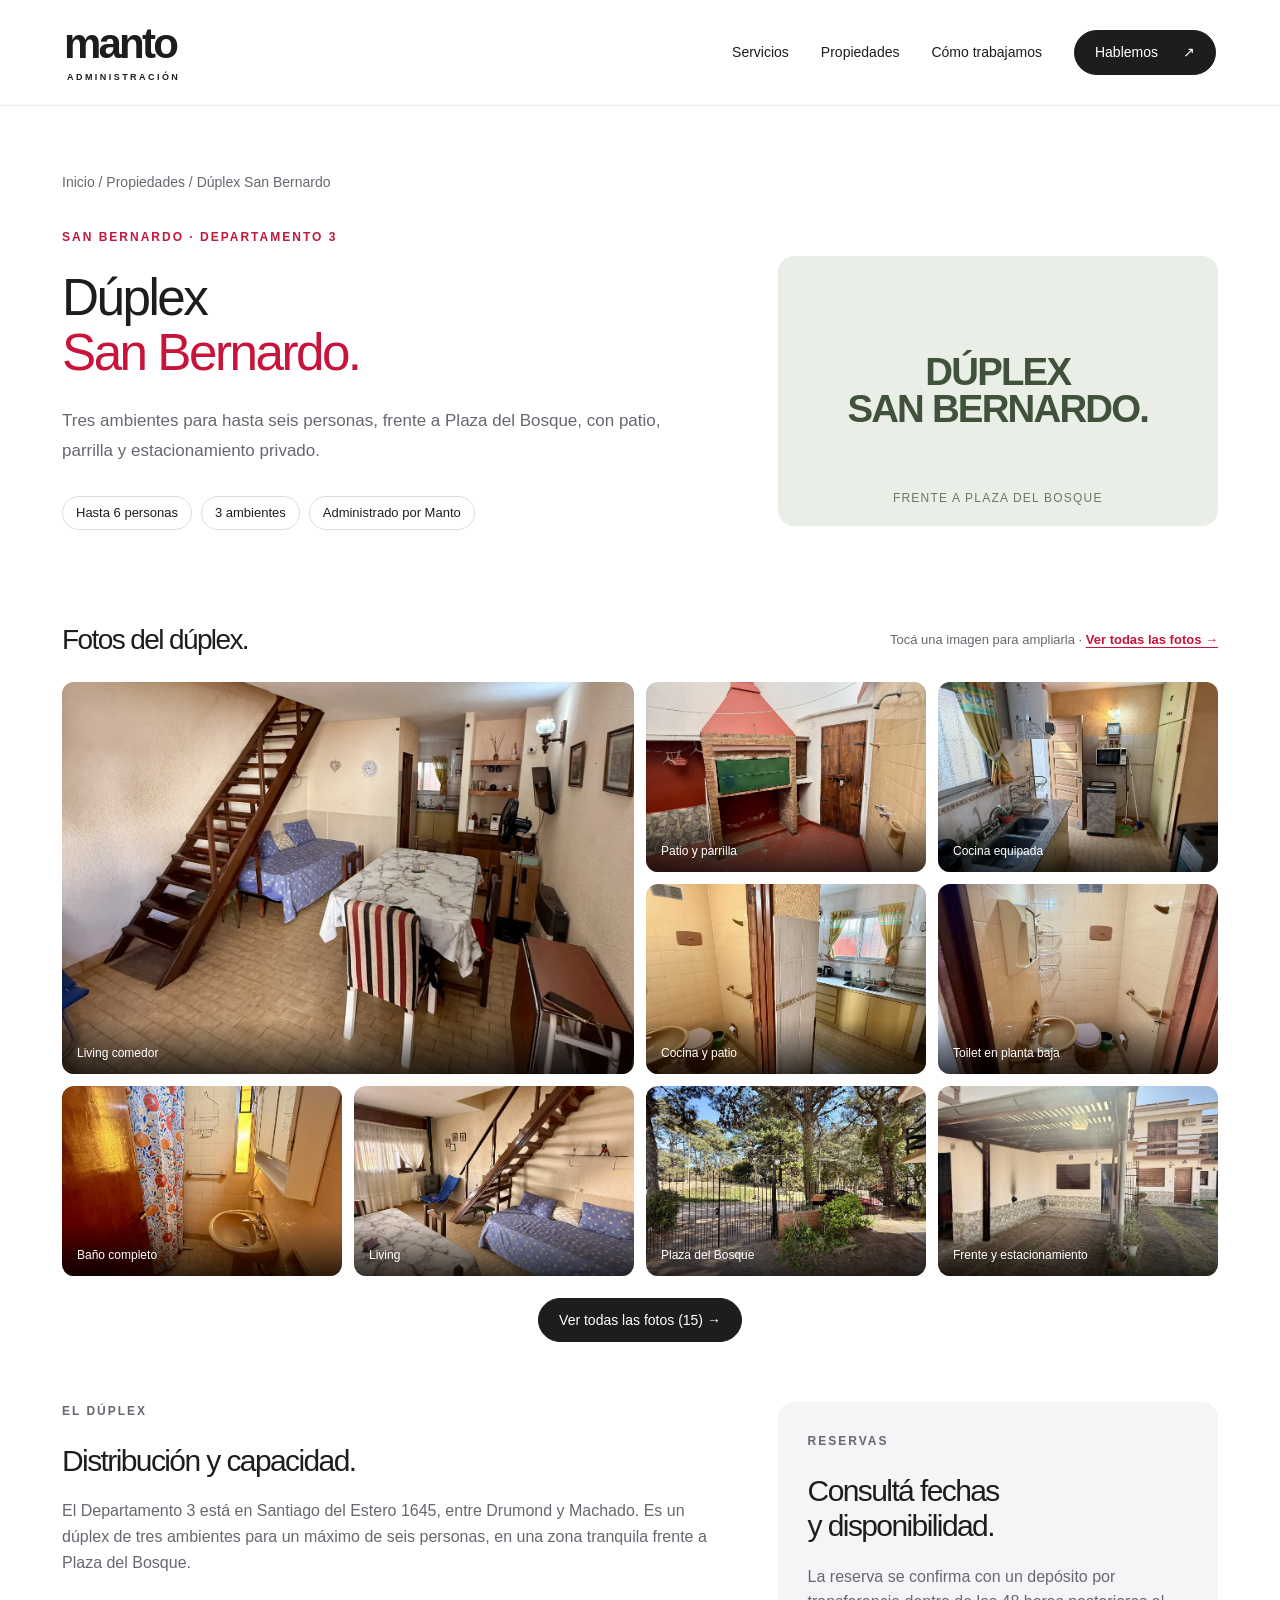
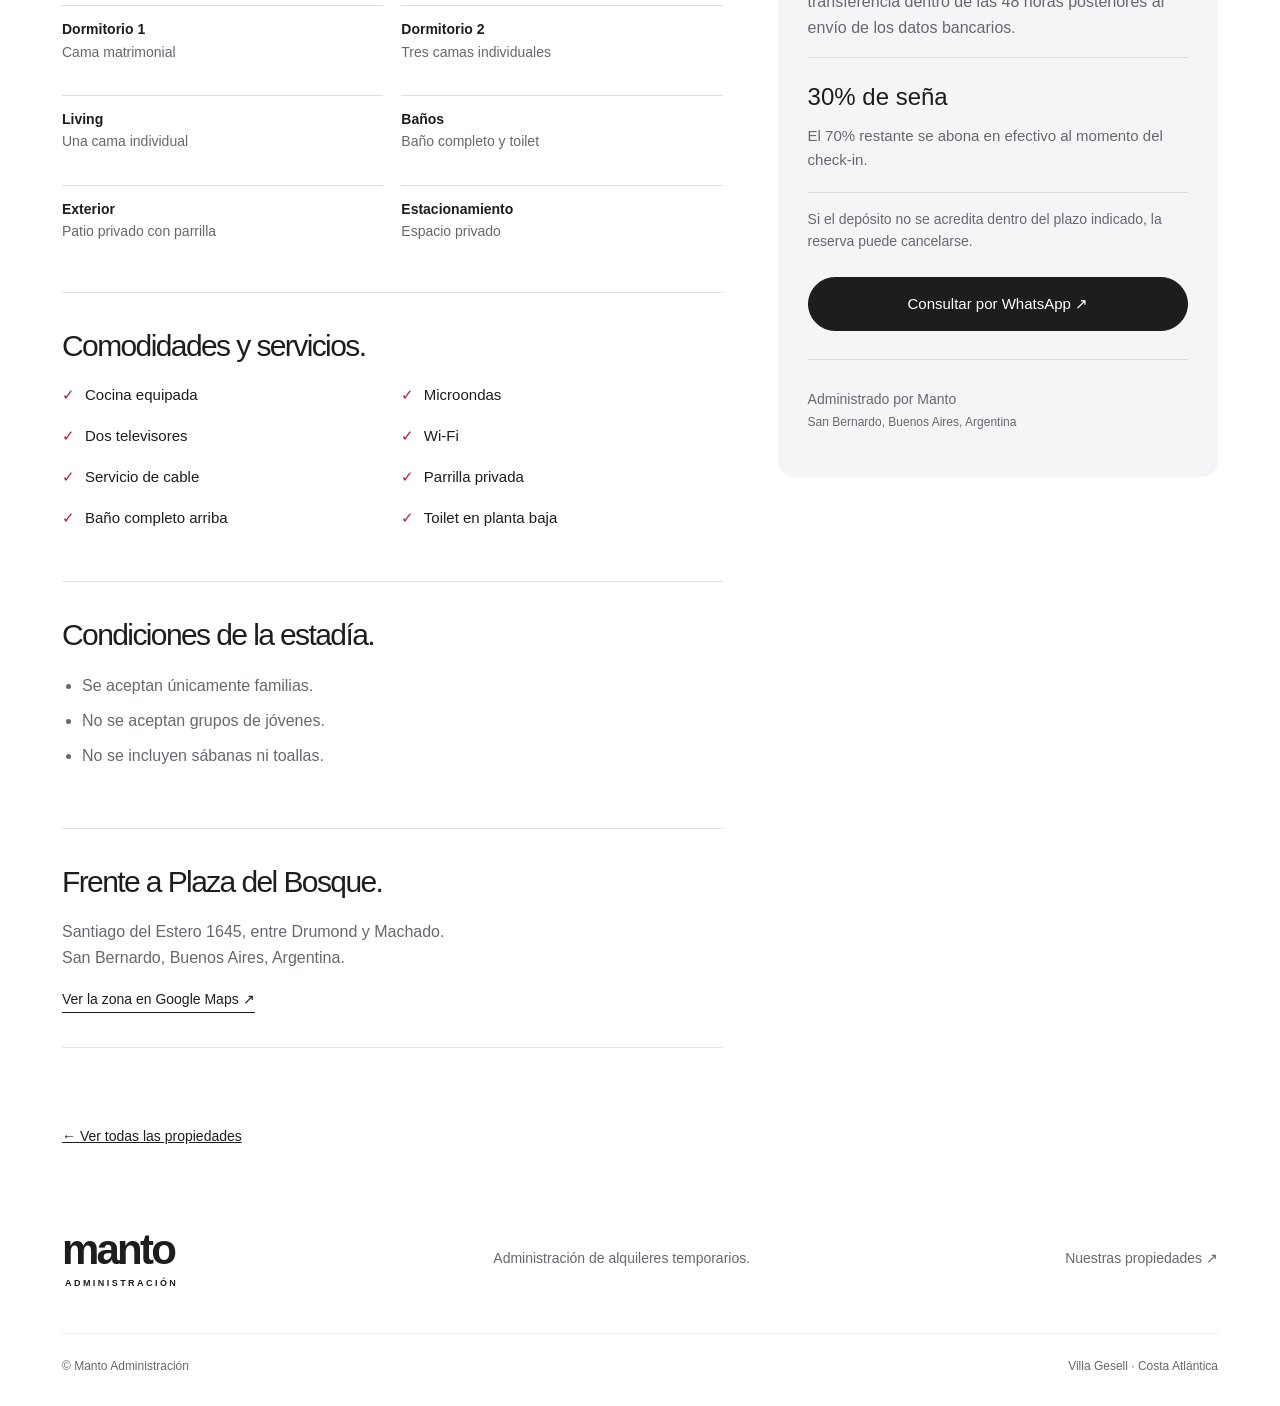
==== duplex-san-bernardo.html @ bb2eced1 "Agregar Dúplex San Bernardo y contacto por WhatsApp" ====
<!doctype html>
<html lang="es-AR">
<head>
  <meta charset="utf-8">
  <meta name="viewport" content="width=device-width,initial-scale=1">
  <meta name="robots" content="index,follow">
  <meta name="description" content="Dúplex en San Bernardo para hasta 6 personas, frente a Plaza del Bosque. Patio con parrilla, estacionamiento privado, Wi-Fi y cocina equipada.">
  <title>Dúplex San Bernardo · Alquiler para 6 personas | Manto</title>
  <link rel="icon" href="data:image/svg+xml,%3Csvg xmlns='http://www.w3.org/2000/svg' viewBox='0 0 64 64'%3E%3Crect width='64' height='64' rx='16' fill='%23ff385c'/%3E%3Cpath d='M13 46V19l19 18 19-18v27' fill='none' stroke='white' stroke-width='7'/%3E%3C/svg%3E">
  <link rel="stylesheet" href="styles.css">
  <script src="app.js" defer></script>
</head>
<body>
  <a class="skip" href="#contenido">Saltar al contenido</a>
  <header>
    <a class="brand" href="index.html" aria-label="Manto, inicio">manto<span>ADMINISTRACIÓN</span></a>
    <button class="menu" aria-label="Abrir menú" aria-expanded="false" aria-controls="nav">☰</button>
    <nav id="nav" aria-label="Navegación principal">
      <a href="index.html#servicios">Servicios</a><a href="propiedades.html">Propiedades</a><a href="index.html#nosotros">Cómo trabajamos</a><a class="button small" href="index.html#contacto">Hablemos <span aria-hidden="true">↗</span></a>
    </nav>
  </header>
  <main id="contenido" class="wrap">
    <section class="subhero casita-intro">
      <p class="breadcrumb"><a href="index.html">Inicio</a> / <a href="propiedades.html">Propiedades</a> / Dúplex San Bernardo</p>
      <div class="casita-heading">
        <div>
          <p class="eyebrow">SAN BERNARDO · DEPARTAMENTO 3</p>
          <h1>Dúplex<br><em>San Bernardo.</em></h1>
          <p class="lead">Tres ambientes para hasta seis personas, frente a Plaza del Bosque, con patio, parrilla y estacionamiento privado.</p>
          <div class="tags"><span>Hasta 6 personas</span><span>3 ambientes</span><span>Administrado por Manto</span></div>
        </div>
        <div class="property-art duplex-mark"><span>DÚPLEX<br>SAN BERNARDO.</span><small>FRENTE A PLAZA DEL BOSQUE</small></div>
      </div>
    </section>

    <section aria-labelledby="fotos-title">
      <div class="gallery-heading"><h2 id="fotos-title">Fotos del dúplex.</h2><span>Tocá una imagen para ampliarla · <button class="gallery-all-btn" id="ver-todas-btn" type="button">Ver todas las fotos →</button></span></div>
      <div class="photo-gallery portrait-gallery"><a class="gallery-item" href="assets/duplex-san-bernardo/06-living-comedor.webp" data-gallery><img src="assets/duplex-san-bernardo/06-living-comedor.webp" alt="Living comedor y escalera" width="1350" height="1800" loading="eager"><span>Living comedor</span></a><a class="gallery-item" href="assets/duplex-san-bernardo/15-patio-parrilla.webp" data-gallery><img src="assets/duplex-san-bernardo/15-patio-parrilla.webp" alt="Patio privado con parrilla" width="1350" height="1800" loading="lazy"><span>Patio y parrilla</span></a><a class="gallery-item" href="assets/duplex-san-bernardo/11-cocina.webp" data-gallery><img src="assets/duplex-san-bernardo/11-cocina.webp" alt="Mesada y equipamiento de cocina" width="1350" height="1800" loading="lazy"><span>Cocina equipada</span></a><a class="gallery-item" href="assets/duplex-san-bernardo/12-cocina.webp" data-gallery><img src="assets/duplex-san-bernardo/12-cocina.webp" alt="Cocina y acceso al patio" width="1350" height="1800" loading="lazy"><span>Cocina y patio</span></a><a class="gallery-item" href="assets/duplex-san-bernardo/13-toilet.webp" data-gallery><img src="assets/duplex-san-bernardo/13-toilet.webp" alt="Toilet en planta baja" width="1350" height="1800" loading="lazy"><span>Toilet en planta baja</span></a><a class="gallery-item" href="assets/duplex-san-bernardo/14-bano.webp" data-gallery><img src="assets/duplex-san-bernardo/14-bano.webp" alt="Baño completo en planta alta" width="1350" height="1800" loading="lazy"><span>Baño completo</span></a><a class="gallery-item" href="assets/duplex-san-bernardo/08-living-comedor.webp" data-gallery><img src="assets/duplex-san-bernardo/08-living-comedor.webp" alt="Cama individual en el living" width="1350" height="1800" loading="lazy"><span>Living</span></a><a class="gallery-item" href="assets/duplex-san-bernardo/04-plaza.webp" data-gallery><img src="assets/duplex-san-bernardo/04-plaza.webp" alt="Vista hacia Plaza del Bosque" width="1350" height="1800" loading="lazy"><span>Plaza del Bosque</span></a><a class="gallery-item" href="assets/duplex-san-bernardo/01-exterior.webp" data-gallery><img src="assets/duplex-san-bernardo/01-exterior.webp" alt="Frente del dúplex y estacionamiento privado" width="1350" height="1800" loading="lazy"><span>Frente y estacionamiento</span></a></div><div class="gallery-view-all"><button class="button small" id="ver-todas-btn-bottom" type="button">Ver todas las fotos (15) →</button></div>
    </section>

    <div class="detail-grid casita-details">
      <div>
        <section class="detail-section">
          <p class="eyebrow">EL DÚPLEX</p><h2>Distribución y capacidad.</h2>
          <p>El Departamento 3 está en Santiago del Estero 1645, entre Drumond y Machado. Es un dúplex de tres ambientes para un máximo de seis personas, en una zona tranquila frente a Plaza del Bosque.</p>
          <div class="facts">
            <p><strong>Dormitorio 1</strong>Cama matrimonial</p><p><strong>Dormitorio 2</strong>Tres camas individuales</p><p><strong>Living</strong>Una cama individual</p><p><strong>Baños</strong>Baño completo y toilet</p><p><strong>Exterior</strong>Patio privado con parrilla</p><p><strong>Estacionamiento</strong>Espacio privado</p>
          </div>
        </section>
        <section class="detail-section"><h2>Comodidades y servicios.</h2><ul class="amenities"><li>Cocina equipada</li><li>Microondas</li><li>Dos televisores</li><li>Wi-Fi</li><li>Servicio de cable</li><li>Parrilla privada</li><li>Baño completo arriba</li><li>Toilet en planta baja</li></ul></section>
        <section class="detail-section"><h2>Condiciones de la estadía.</h2><ul class="conditions"><li>Se aceptan únicamente familias.</li><li>No se aceptan grupos de jóvenes.</li><li>No se incluyen sábanas ni toallas.</li></ul></section>
        <section class="detail-section"><h2>Frente a Plaza del Bosque.</h2><p>Santiago del Estero 1645, entre Drumond y Machado.<br>San Bernardo, Buenos Aires, Argentina.</p><a class="text-link" href="https://www.google.com/maps/search/?api=1&amp;query=Santiago%20del%20Estero%201645%2C%20San%20Bernardo%2C%20Buenos%20Aires" target="_blank" rel="noopener noreferrer">Ver la zona en Google Maps ↗</a></section>
      </div>
      <aside class="reservation">
        <p class="eyebrow">RESERVAS</p><h2>Consultá fechas<br>y disponibilidad.</h2><p>La reserva se confirma con un depósito por transferencia dentro de las 48 horas posteriores al envío de los datos bancarios.</p>
        <div class="payment"><strong>30% de seña</strong><p>El 70% restante se abona en efectivo al momento del check-in.</p></div>
        <p class="reservation-detail">Si el depósito no se acredita dentro del plazo indicado, la reserva puede cancelarse.</p>
        <a class="button" href="https://wa.me/5491124027007?text=Hola%21%20Me%20pongo%20en%20contacto%20desde%20la%20web%20de%20Manto%2C%20quiero%20mas%20info%20sobre%3A%20D%C3%BAplex%20San%20Bernardo" target="_blank" rel="noopener noreferrer">Consultar por WhatsApp ↗</a>
        <hr><p class="host-label">Administrado por Manto<br><span>San Bernardo, Buenos Aires, Argentina</span></p>
      </aside>
    </div>
    <a class="back" href="propiedades.html">← Ver todas las propiedades</a><div class="detail-bottom"></div>
  </main>
  <script type="application/json" id="gallery-data">[{"src":"assets/duplex-san-bernardo/06-living-comedor.webp","alt":"Living comedor y escalera"},{"src":"assets/duplex-san-bernardo/15-patio-parrilla.webp","alt":"Patio privado con parrilla"},{"src":"assets/duplex-san-bernardo/11-cocina.webp","alt":"Mesada y equipamiento de cocina"},{"src":"assets/duplex-san-bernardo/12-cocina.webp","alt":"Cocina y acceso al patio"},{"src":"assets/duplex-san-bernardo/13-toilet.webp","alt":"Toilet en planta baja"},{"src":"assets/duplex-san-bernardo/14-bano.webp","alt":"Baño completo en planta alta"},{"src":"assets/duplex-san-bernardo/08-living-comedor.webp","alt":"Cama individual en el living"},{"src":"assets/duplex-san-bernardo/04-plaza.webp","alt":"Vista hacia Plaza del Bosque"},{"src":"assets/duplex-san-bernardo/01-exterior.webp","alt":"Frente del dúplex y estacionamiento privado"},{"src":"assets/duplex-san-bernardo/02-exterior.webp","alt":"Exterior del complejo"},{"src":"assets/duplex-san-bernardo/03-exterior.webp","alt":"Acceso al complejo"},{"src":"assets/duplex-san-bernardo/05-living-comedor.webp","alt":"Living comedor en planta baja"},{"src":"assets/duplex-san-bernardo/07-living-comedor.webp","alt":"Comedor y televisión"},{"src":"assets/duplex-san-bernardo/09-escalera.webp","alt":"Escalera hacia la planta alta"},{"src":"assets/duplex-san-bernardo/10-cocina.webp","alt":"Cocina equipada"}]</script>
  <dialog id="photo-dialog" aria-label="Fotos del Dúplex San Bernardo"><div class="lightbox-toolbar"><span id="photo-count" aria-live="polite"></span><button type="button" data-close aria-label="Cerrar galería">Cerrar ×</button></div><img id="photo-large" alt=""><div class="lightbox-controls"><button type="button" data-prev aria-label="Foto anterior">← Anterior</button><p id="photo-caption"></p><button type="button" data-next aria-label="Foto siguiente">Siguiente →</button></div></dialog>
  <footer class="wrap"><a class="brand" href="index.html">manto<span>ADMINISTRACIÓN</span></a><p>Administración de alquileres temporarios.</p><a href="propiedades.html">Nuestras propiedades ↗</a><div class="footerline"><span>© Manto Administración</span><span>Villa Gesell · Costa Atlántica</span></div></footer>
</body>
</html>
---- styles.css ----
*{box-sizing:border-box}html{scroll-behavior:smooth;scroll-padding-top:100px}body{margin:0;background:#fff;color:#1d1d1f;font-family:-apple-system,BlinkMacSystemFont,"Helvetica Neue",Arial,sans-serif;font-size:16px;line-height:1.6}a{color:inherit;text-decoration:none}button{font:inherit;cursor:pointer}button,a,summary{-webkit-tap-highlight-color:transparent}a:focus-visible,button:focus-visible,summary:focus-visible{outline:3px solid #c8143a;outline-offset:5px}.wrap{max-width:1220px;margin:auto;padding-left:32px;padding-right:32px}header{height:106px;max-width:1284px;padding:0 64px;margin:auto;display:flex;align-items:center;justify-content:space-between;border-bottom:1px solid #eee}.brand{font-size:42px;font-weight:750;letter-spacing:-2.8px;line-height:1;display:inline-block}.brand span{display:block;font-size:9px;letter-spacing:2.45px;margin:8px 0 0 3px;font-weight:600}nav{display:flex;align-items:center;gap:32px;font-size:14px}nav>a:not(.button):hover{color:#c8143a}.button{display:inline-flex;align-items:center;justify-content:center;gap:25px;background:#1d1d1f;color:white;border:1px solid #1d1d1f;padding:14px 25px;border-radius:50px;font-size:15px;font-weight:500;transition:background .2s,transform .2s}.button:hover{background:#37373b;transform:translateY(-2px)}.button.small{padding:10px 20px;font-size:14px}.button.outline{background:#fff;border-color:#d9d9dc;color:#1d1d1f}.button.outline:hover{background:#f5f5f7}.menu{display:none}.hero{padding-top:80px;position:relative}.ghost{position:absolute;top:2px;left:0;right:0;text-align:center;font-size:clamp(180px,24vw,350px);line-height:1;font-weight:800;color:#f7f7f8;letter-spacing:-20px;z-index:-1;overflow:hidden}.hero-copy{max-width:860px;text-align:center;margin:auto}.eyebrow{font-size:12px;letter-spacing:2px;font-weight:650;color:#bf193c;margin:0 0 22px}h1,h2,h3,p{margin-top:0}h1{font-size:clamp(40px,4.6vw,65px);line-height:1.09;letter-spacing:-2.5px;font-weight:500;margin-bottom:25px}em{font-style:normal;color:#c8143a}.lead{font-size:18px;line-height:1.75;color:#65686f;max-width:620px;margin:0 auto 30px}.actions{display:flex;justify-content:center;gap:12px;flex-wrap:wrap}.hero-photo{margin:55px 0 0;height:390px;border-radius:22px;overflow:hidden;position:relative;background:#ddd}.hero-photo img{display:block;width:100%;height:100%;object-fit:cover}.hero-photo:after{content:"";position:absolute;inset:40% 0 0;background:linear-gradient(transparent,#0008)}figcaption{position:absolute;bottom:28px;left:32px;color:white;z-index:1;font-size:21px;max-width:80%;line-height:1.4}figcaption small{display:block;font-size:12px;margin-top:7px;color:#f4f4f4}.caption-row{display:flex;justify-content:space-between;gap:12px;font-size:13px;color:#65686f;padding:19px 0 28px}.section{padding-top:95px;padding-bottom:95px}.pale{background:#f5f5f7}.section-heading{display:flex;justify-content:space-between;align-items:end;gap:45px;margin-bottom:40px}.section-heading>p{max-width:340px;color:#65686f;margin-bottom:6px}h2{font-size:clamp(30px,3.4vw,43px);font-weight:500;letter-spacing:-1.6px;line-height:1.18;margin-bottom:0}.services{display:grid;grid-template-columns:repeat(3,1fr);gap:20px}.service{padding:30px;background:#fff;border:1px solid #e4e4e7;border-radius:18px;display:flex;flex-direction:column}.index{font-size:12px;letter-spacing:1.4px;color:#65686f}.service h3{font-size:28px;line-height:1.2;letter-spacing:-1px;font-weight:500;margin:30px 0 18px}.service p{color:#65686f;font-size:15px}.service ul{padding:0;list-style:none;font-size:14px;line-height:1.6;margin:6px 0 28px}.service li{padding:7px 0;border-bottom:1px solid #eee}.service li:before{content:"✓";margin-right:10px;color:#bf193c}.service a{margin-top:auto;font-size:14px;font-weight:600}.featured{border-color:#eeb9c4;background:#fff8fa}.note{font-size:13px;color:#65686f;margin:22px 0 0}.text-link{font-size:14px;border-bottom:1px solid;padding-bottom:5px;white-space:nowrap}.property-grid{display:grid;grid-template-columns:repeat(3,1fr);gap:26px}.property-art{height:280px;border-radius:16px;display:flex;align-items:center;justify-content:center;position:relative;overflow:hidden}.property-art>span{font-size:50px;line-height:1;font-weight:650;letter-spacing:-2px}.property-art small{position:absolute;bottom:18px;font-size:12px;font-weight:400;letter-spacing:0;opacity:.75}.pink{background:#f8eaed;color:#703b4c}.gray{background:#ededed;color:#4c4c50}.dark{background:#272d35;color:#f7f7f7}.art-dot{color:#d92148}.property-art .serif{font-family:Georgia,serif;font-style:italic;font-weight:400;font-size:42px}.north-arrow{display:block;font-size:45px;text-align:right;margin-top:10px}.property-meta{display:flex;align-items:center;justify-content:space-between;padding:21px 0}.property-meta p{font-size:11px;letter-spacing:1.8px;color:#65686f;margin:0 0 5px}.property-meta h3{font-size:22px;font-weight:500;margin:0;letter-spacing:-.5px}.round{border:1px solid #ddd;border-radius:50%;width:38px;height:38px;text-align:center;line-height:36px}.property:hover .round{background:#1d1d1f;color:#fff}.process{background:#1d1d1f;color:#fff}.process .eyebrow{color:#ff8299}.process .section-heading>p{color:#b5b5bb}.steps{display:grid;grid-template-columns:repeat(3,1fr);gap:40px;margin-top:55px}.steps article{border-top:1px solid #ffffff30;padding-top:25px}.steps span{color:#bcbcc3;font-size:14px}.steps h3{font-size:21px;font-weight:500;margin:22px 0 12px}.steps p{color:#b5b5bb;font-size:15px;max-width:310px}.faq{display:grid;grid-template-columns:1fr 1.2fr;gap:70px}details{border-bottom:1px solid #ddd;padding:22px 0}details:first-child{border-top:1px solid #ddd}summary{cursor:pointer;font-size:16px;font-weight:500;list-style:none;display:flex;justify-content:space-between;gap:20px}summary:after{content:"+";font-size:22px;line-height:1}details[open] summary:after{content:"−"}details p{color:#65686f;font-size:15px;margin:17px 25px 0 0}.contact{background:#f7f7f8;text-align:center;border-radius:22px;padding-top:65px;padding-bottom:65px;margin-bottom:80px}.contact>p:not(.eyebrow){color:#65686f;margin:23px 0}.contact-note{font-size:14px}footer{display:flex;align-items:center;justify-content:space-between;gap:30px;flex-wrap:wrap;padding-top:25px;padding-bottom:30px}footer>p,footer>a:not(.brand){font-size:14px;color:#65686f;margin:0}.footerline{width:100%;border-top:1px solid #eee;margin-top:15px;padding-top:23px;display:flex;justify-content:space-between;gap:20px;font-size:12px;color:#65686f}.skip{position:fixed;top:-80px;background:#fff;padding:12px;z-index:10}.skip:focus{top:0}.subhero{padding:65px 0 45px}.subhero h1{max-width:850px}.breadcrumb{font-size:14px;color:#65686f;margin-bottom:35px}.catalog{padding-bottom:60px}.listing{display:grid;grid-template-columns:1fr 1.1fr;gap:65px;align-items:center;padding:45px 0;border-top:1px solid #e3e3e6}.listing .property-art{height:320px}.listing h2{margin-bottom:18px}.listing p{color:#65686f;max-width:470px}.listing .eyebrow{color:#bf193c}.status{font-size:14px;padding:14px 18px;border-radius:8px;background:#f5f5f7}.detail-grid{display:grid;grid-template-columns:1.5fr 1fr;gap:55px;padding:45px 0 75px}.detail-grid h2{font-size:30px;margin-bottom:20px}.detail-grid p{color:#65686f}.detail-grid aside{background:#f5f5f7;border-radius:16px;padding:30px}.facts{display:grid;grid-template-columns:1fr 1fr;gap:18px;margin-top:30px}.facts p{font-size:14px;border-top:1px solid #ddd;padding-top:12px}.facts strong{display:block;color:#1d1d1f}.detail-art{height:380px}.detail-art>span{font-size:90px}.back{font-size:14px;text-decoration:underline}@media(min-width:1500px){.hero{padding-top:100px}}@media(max-width:800px){header{padding:0 24px;height:90px}.wrap{padding-left:24px;padding-right:24px}nav{gap:18px;font-size:13px}.brand{font-size:35px}nav>a:nth-child(3){display:none}.hero{padding-top:65px}.ghost{top:35px;letter-spacing:-12px}h1{letter-spacing:-1.8px}.hero-photo{height:310px}.section{padding-top:65px;padding-bottom:65px}.section-heading{align-items:start;flex-direction:column;gap:22px}.section-heading>p{max-width:550px}.services{gap:12px}.service{padding:21px}.service h3{font-size:23px}.property-grid{gap:15px}.property-art{height:225px}.property-art>span{font-size:37px}.property-art .serif{font-size:30px}.property-meta h3{font-size:18px}.faq{gap:35px}.contact{margin-left:24px;margin-right:24px}.listing{gap:35px}}@media(max-width:600px){.menu{display:block;border:0;background:none;font-size:24px;padding:8px}header{position:relative}nav{display:none;position:absolute;top:89px;left:0;right:0;padding:25px;background:white;z-index:5;border-bottom:1px solid #ddd;box-shadow:0 15px 20px #0001}nav.open{display:flex;flex-direction:column;align-items:stretch}nav>a:nth-child(3){display:block}.hero{padding-top:50px}.eyebrow{font-size:11px;letter-spacing:1.6px}h1{font-size:39px}.lead{font-size:16px}.actions{flex-direction:column;align-items:stretch;padding:0 12px}.hero-photo{margin-top:35px;height:290px;border-radius:15px}figcaption{font-size:18px;left:20px;bottom:20px;max-width:85%}figcaption small{font-size:12px}.caption-row{flex-direction:column;gap:4px}.services,.property-grid,.steps,.faq,.listing,.detail-grid{grid-template-columns:1fr}.service{padding:28px}.service h3{font-size:29px}.property-art{height:290px}.property-art>span{font-size:58px}.property-art .serif{font-size:48px}.property-meta h3{font-size:23px}.property-grid{gap:25px}.steps{gap:20px;margin-top:35px}.steps p{max-width:100%}.faq{gap:35px}.contact{padding-top:45px;padding-bottom:45px;margin-bottom:45px}.contact h2{font-size:30px}footer{align-items:start;flex-direction:column;gap:24px}.footerline{flex-direction:column;gap:5px;margin-top:0}.subhero{padding-top:40px}.listing{gap:25px}.listing .property-art{height:270px}.detail-grid{gap:20px}.detail-art{height:280px}.facts{gap:12px}}@media(prefers-reduced-motion:reduce){html{scroll-behavior:auto}*{transition:none!important}}
/* La casita · temporada 2027 */
.property-photo img{width:100%;height:100%;object-fit:cover;display:block}.casita-heading{display:grid;grid-template-columns:1.5fr 1fr;align-items:center;gap:55px}.casita-heading h1{font-size:clamp(35px,4vw,54px)}.casita-heading .lead{margin-left:0;font-size:17px}.casita-mark{height:270px}.casita-mark>span{font-size:clamp(32px,3.4vw,50px);white-space:nowrap}.casita-mark small{letter-spacing:1.2px}.tags{display:flex;gap:9px;flex-wrap:wrap;margin:23px 0}.tags span{font-size:13px;padding:6px 13px;border:1px solid #dedee2;border-radius:50px}.gallery-heading{display:flex;align-items:center;justify-content:space-between;gap:20px;margin:25px 0}.gallery-heading h2{font-size:28px}.gallery-heading>span{font-size:13px;color:#65686f}.photo-gallery{display:grid;grid-template-columns:repeat(4,1fr);gap:12px}.gallery-item{display:block;position:relative;overflow:hidden;border-radius:12px;aspect-ratio:3/2;background:#eee}.gallery-item:first-child{grid-column:span 2;grid-row:span 2;aspect-ratio:auto}.gallery-item img{width:100%;height:100%;object-fit:cover;display:block;transition:transform .3s}.gallery-item:hover img{transform:scale(1.035)}.gallery-item span{position:absolute;inset:auto 0 0;color:#fff;background:linear-gradient(transparent,#000b);padding:25px 15px 12px;font-size:12px;line-height:1.4}.casita-details{align-items:start;padding-top:60px}.detail-section{padding-bottom:35px;margin-bottom:35px;border-bottom:1px solid #e3e3e6}.detail-section:last-child{margin-bottom:0}.amenities{display:grid;grid-template-columns:1fr 1fr;gap:17px;list-style:none;padding:0}.amenities li{font-size:15px}.amenities li:before{content:'✓';color:#bf193c;margin-right:10px}.stay-times{display:flex;gap:65px;margin:25px 0}.stay-times span{display:block;font-size:12px;color:#65686f;letter-spacing:1.5px}.stay-times strong{font-size:24px;font-weight:500}.conditions{padding-left:20px;color:#65686f;line-height:1.8}.conditions li{padding-bottom:6px}.linen{background:#fff5f7;border-radius:12px;padding:22px;margin-top:25px}.linen p{margin:8px 0 0;font-size:15px}.reservation{position:sticky;top:30px}.reservation .button{width:100%;gap:12px}.payment{padding:20px 0;margin:15px 0;border-top:1px solid #ddd;border-bottom:1px solid #ddd}.payment strong{font-size:24px;font-weight:500}.payment p{font-size:15px;margin:8px 0 0}.reservation .note{text-align:center}.reservation hr{border:0;border-top:1px solid #ddd;margin:28px 0}.host-label{font-size:14px!important}.host-label span{font-size:12px}.detail-bottom{height:55px}.listing .note{margin:0 0 20px}#photo-dialog{border:0;background:#171719;color:white;max-width:1200px;width:94vw;max-height:94dvh;padding:20px;border-radius:15px}#photo-dialog::backdrop{background:#000d}.lightbox-toolbar,.lightbox-controls{display:flex;align-items:center;justify-content:space-between;gap:18px}.lightbox-toolbar{margin-bottom:15px}.lightbox-toolbar button,.lightbox-controls button{background:#303034;border:1px solid #666;color:white;border-radius:50px;padding:9px 16px;font-size:14px;white-space:nowrap}#photo-large{display:block;max-height:70dvh;width:100%;object-fit:contain}.lightbox-controls{margin-top:15px}.lightbox-controls p{margin:0;text-align:center;font-size:14px;color:#ddd}body.gallery-open{overflow:hidden}@media(max-width:800px){.casita-heading{gap:25px;grid-template-columns:1.3fr 1fr}.casita-mark{height:240px}.casita-mark>span{font-size:32px}.photo-gallery{grid-template-columns:repeat(3,1fr)}.casita-details{grid-template-columns:1.4fr 1fr;gap:25px}.reservation{padding:24px!important}.reservation h2{font-size:26px}.reservation .button{font-size:13px;padding:12px}.amenities{grid-template-columns:1fr}}@media(max-width:600px){.casita-heading,.casita-details{grid-template-columns:1fr}.casita-heading h1{font-size:38px}.casita-mark{height:190px}.casita-mark>span{font-size:46px}.gallery-heading{align-items:start;flex-direction:column;gap:10px}.photo-gallery{grid-template-columns:1fr 1fr;gap:8px}.gallery-item:first-child{grid-column:span 2;grid-row:auto;aspect-ratio:3/2}.gallery-item span{font-size:12px;padding:20px 10px 8px}.reservation{position:static}.amenities{grid-template-columns:1fr 1fr}.lightbox-controls{flex-wrap:wrap;gap:10px}.lightbox-controls p{order:3;width:100%}#photo-dialog{padding:12px}.casita-details{padding-top:40px}.casita-mark small{font-size:11px}.tags{margin:20px 0}}

/* Scalable property catalog */
.properties-hero{padding-bottom:55px}.catalog-section{padding-bottom:100px}.catalog-tools{display:flex;align-items:end;justify-content:space-between;gap:30px;border-top:1px solid #e3e3e6;padding-top:30px;margin-bottom:35px}.catalog-tools h2{font-size:28px}.catalog-tools p{margin:4px 0 0;color:#65686f}.filter-bar{display:flex;gap:8px;flex-wrap:wrap;justify-content:flex-end}.filter{border:1px solid #d9d9dc;border-radius:99px;background:#fff;padding:9px 14px;color:#444;font-size:14px}.filter span{color:#888;margin-left:5px}.filter:hover,.filter.active{background:#1d1d1f;border-color:#1d1d1f;color:#fff}.filter.active span{color:#ccc}.catalog-grid{display:grid;grid-template-columns:repeat(3,minmax(0,1fr));gap:38px 24px}.catalog-card{min-width:0}.catalog-card[hidden]{display:none}.catalog-image{height:270px;border-radius:16px;display:flex;align-items:center;justify-content:center;position:relative;overflow:hidden}.catalog-image img{width:100%;height:100%;display:block;object-fit:cover;transition:transform .3s}.catalog-card:not(.pending-card):hover .catalog-image img{transform:scale(1.025)}.catalog-image.pink{background:#f8eaed;color:#703b4c}.catalog-image.pink>span{font-size:48px;line-height:.9;font-weight:650;letter-spacing:-2px}.catalog-image small{position:absolute;bottom:18px;font-size:11px;letter-spacing:1.4px}.catalog-card-body{padding:18px 2px 0}.card-location{font-size:11px;letter-spacing:1.7px;color:#bf193c;font-weight:650;margin:0 0 5px}.catalog-card h3{font-size:23px;line-height:1.25;letter-spacing:-.5px;font-weight:500;margin:0 0 9px}.catalog-card-body>p:not(.card-location){color:#65686f;font-size:14px;line-height:1.6;margin-bottom:15px}.catalog-card .tags{margin:0 0 16px;gap:6px}.catalog-card .tags span{font-size:12px;padding:4px 9px}.card-link{font-size:14px;font-weight:650;border-bottom:1px solid #aaa;padding-bottom:3px}.pending-art{background:#f3f3f4;color:#a2a2a7}.pending-art>span{font-size:64px;font-weight:700;letter-spacing:-4px}.san-bernardo-art{background:#f7edf0;color:#b68491}.pending-label{display:inline-block;font-size:12px;color:#777;background:#f3f3f4;border-radius:99px;padding:6px 11px}.catalog-empty{text-align:center;padding:60px 0;color:#65686f}@media(max-width:800px){.catalog-tools{align-items:flex-start;flex-direction:column}.filter-bar{justify-content:flex-start}.catalog-grid{grid-template-columns:repeat(2,minmax(0,1fr))}}@media(max-width:600px){.catalog-section{padding-bottom:65px}.catalog-grid{grid-template-columns:1fr;gap:38px}.catalog-image{height:285px}.filter-bar{width:100%;flex-wrap:nowrap;overflow-x:auto;padding-bottom:5px}.filter{white-space:nowrap}.catalog-image.pink>span{font-size:55px}}

.gallery-all-btn{background:none;border:0;padding:0;color:#c8143a;font-size:13px;font-weight:600;cursor:pointer;text-decoration:underline;text-underline-offset:3px;transition:opacity .2s}.gallery-all-btn:hover{opacity:.7}.gallery-view-all{text-align:center;margin-top:22px}

/* Dúplex San Bernardo */
.duplex-mark{height:270px;background:#e9eee6;color:#40523c;text-align:center}.duplex-mark>span{font-size:clamp(27px,3vw,43px);line-height:.95;letter-spacing:-1.8px}.duplex-mark small{letter-spacing:1.2px}.portrait-gallery .gallery-item img{object-position:center}.portrait-gallery .gallery-item:first-child img{object-position:center 65%}.reservation-detail{font-size:14px;margin-bottom:24px}.property-grid:has(.property:nth-child(4)){grid-template-columns:repeat(4,minmax(0,1fr))}.property-grid:has(.property:nth-child(4)) .property-art{height:245px}.property-grid:has(.property:nth-child(4)) .property-meta h3{font-size:20px}
@media(max-width:1000px){.property-grid:has(.property:nth-child(4)){grid-template-columns:repeat(2,minmax(0,1fr))}.property-grid:has(.property:nth-child(4)) .property-art{height:280px}}
@media(max-width:600px){.duplex-mark{height:190px}.duplex-mark>span{font-size:37px}.property-grid:has(.property:nth-child(4)){grid-template-columns:1fr}.property-grid:has(.property:nth-child(4)) .property-art{height:290px}}

/* Galería vertical del Dúplex San Bernardo */
.portrait-gallery{grid-auto-rows:190px}.portrait-gallery .gallery-item{aspect-ratio:auto}.portrait-gallery .gallery-item:first-child{grid-row:span 2;aspect-ratio:auto}.portrait-gallery .gallery-item img{object-position:center 48%}
@media(max-width:800px){.portrait-gallery{grid-auto-rows:170px}}
@media(max-width:600px){.portrait-gallery{grid-auto-rows:180px}.portrait-gallery .gallery-item:first-child{grid-row:span 1;height:260px}.portrait-gallery .gallery-item:first-child img{object-position:center 48%}}
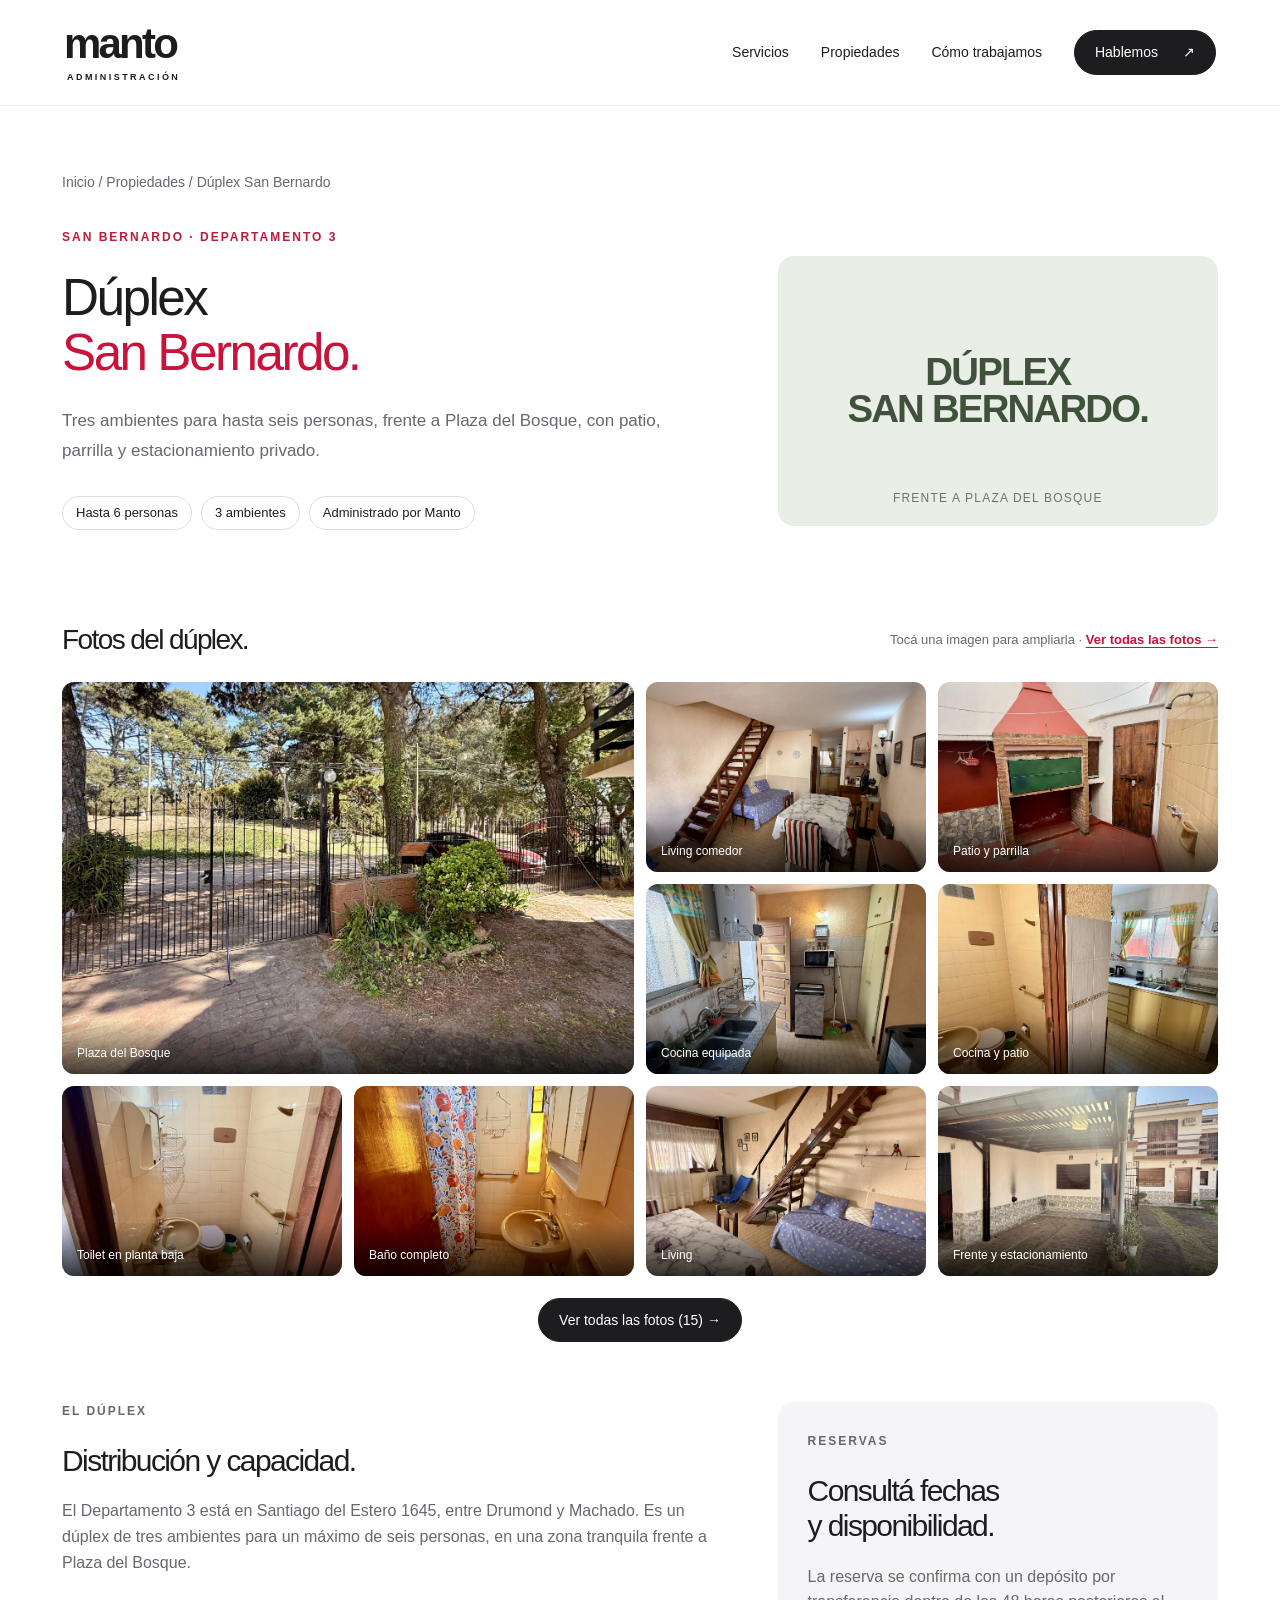
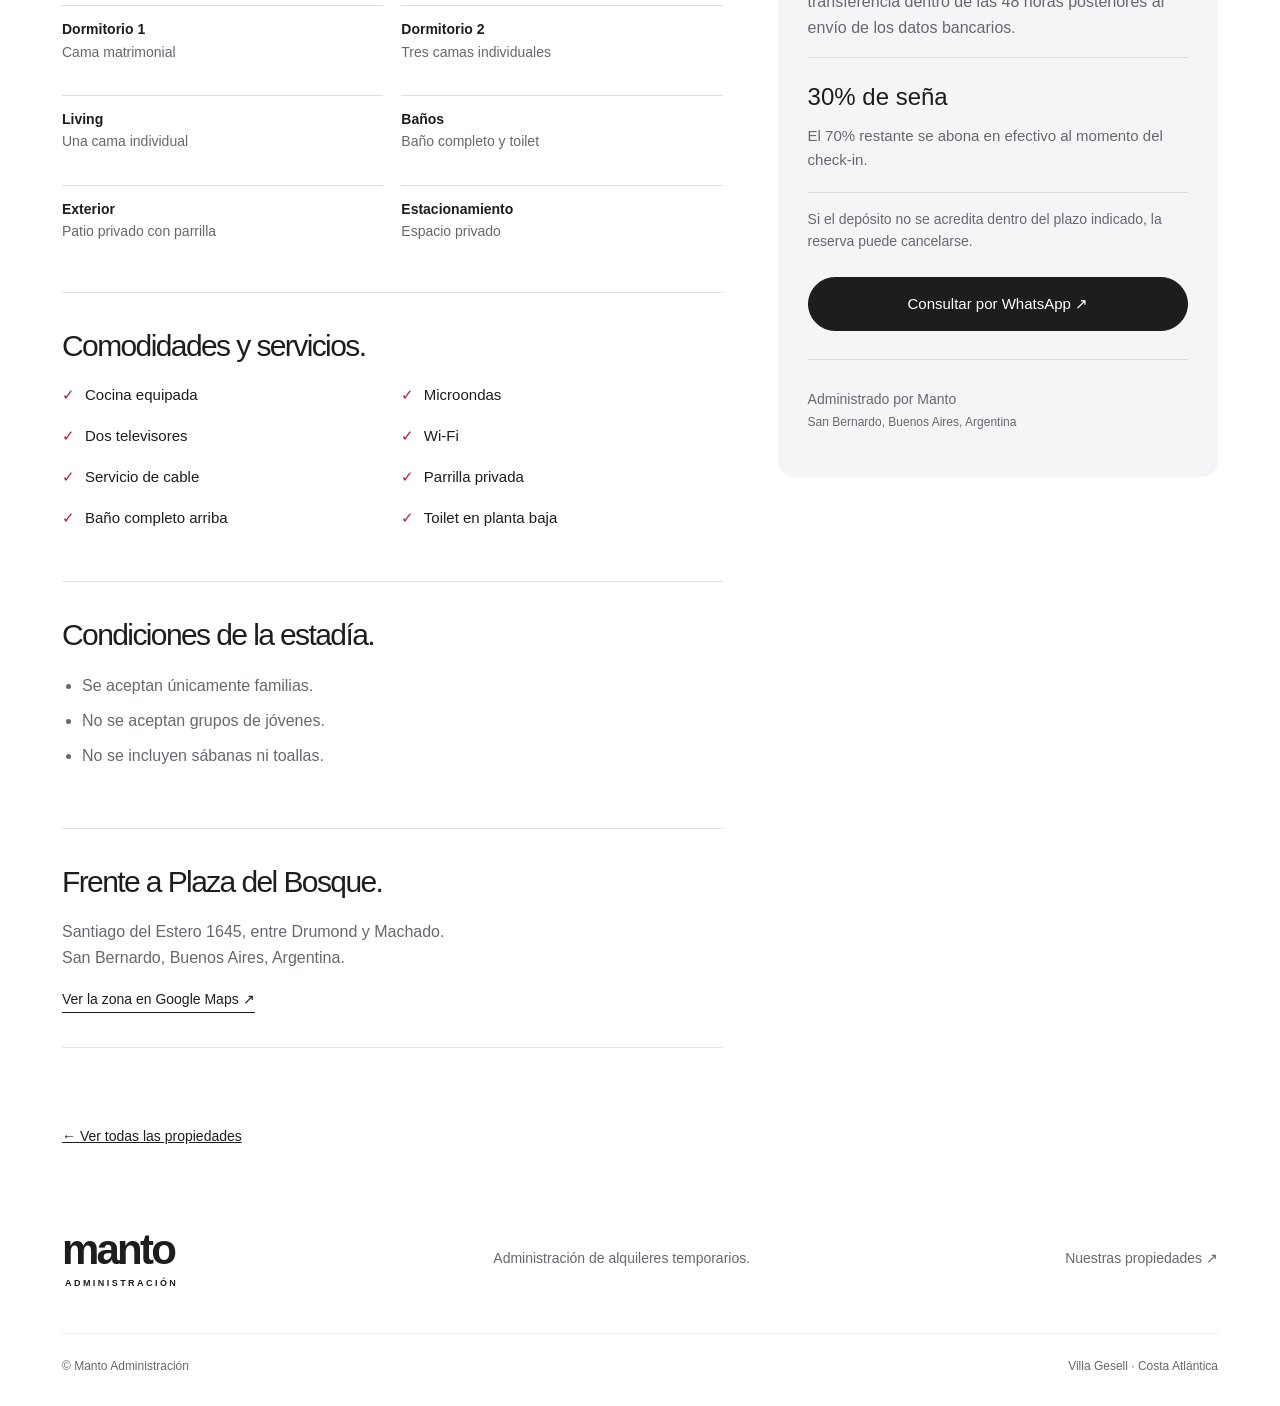
==== commit c0d6b8fb: "Orientar Manto a propietarios ausentes y actualizar portada de San Bernardo" ====
--- a/duplex-san-bernardo.html
+++ b/duplex-san-bernardo.html
@@ -35,7 +35,7 @@
 
     <section aria-labelledby="fotos-title">
       <div class="gallery-heading"><h2 id="fotos-title">Fotos del dúplex.</h2><span>Tocá una imagen para ampliarla · <button class="gallery-all-btn" id="ver-todas-btn" type="button">Ver todas las fotos →</button></span></div>
-      <div class="photo-gallery portrait-gallery"><a class="gallery-item" href="assets/duplex-san-bernardo/06-living-comedor.webp" data-gallery><img src="assets/duplex-san-bernardo/06-living-comedor.webp" alt="Living comedor y escalera" width="1350" height="1800" loading="eager"><span>Living comedor</span></a><a class="gallery-item" href="assets/duplex-san-bernardo/15-patio-parrilla.webp" data-gallery><img src="assets/duplex-san-bernardo/15-patio-parrilla.webp" alt="Patio privado con parrilla" width="1350" height="1800" loading="lazy"><span>Patio y parrilla</span></a><a class="gallery-item" href="assets/duplex-san-bernardo/11-cocina.webp" data-gallery><img src="assets/duplex-san-bernardo/11-cocina.webp" alt="Mesada y equipamiento de cocina" width="1350" height="1800" loading="lazy"><span>Cocina equipada</span></a><a class="gallery-item" href="assets/duplex-san-bernardo/12-cocina.webp" data-gallery><img src="assets/duplex-san-bernardo/12-cocina.webp" alt="Cocina y acceso al patio" width="1350" height="1800" loading="lazy"><span>Cocina y patio</span></a><a class="gallery-item" href="assets/duplex-san-bernardo/13-toilet.webp" data-gallery><img src="assets/duplex-san-bernardo/13-toilet.webp" alt="Toilet en planta baja" width="1350" height="1800" loading="lazy"><span>Toilet en planta baja</span></a><a class="gallery-item" href="assets/duplex-san-bernardo/14-bano.webp" data-gallery><img src="assets/duplex-san-bernardo/14-bano.webp" alt="Baño completo en planta alta" width="1350" height="1800" loading="lazy"><span>Baño completo</span></a><a class="gallery-item" href="assets/duplex-san-bernardo/08-living-comedor.webp" data-gallery><img src="assets/duplex-san-bernardo/08-living-comedor.webp" alt="Cama individual en el living" width="1350" height="1800" loading="lazy"><span>Living</span></a><a class="gallery-item" href="assets/duplex-san-bernardo/04-plaza.webp" data-gallery><img src="assets/duplex-san-bernardo/04-plaza.webp" alt="Vista hacia Plaza del Bosque" width="1350" height="1800" loading="lazy"><span>Plaza del Bosque</span></a><a class="gallery-item" href="assets/duplex-san-bernardo/01-exterior.webp" data-gallery><img src="assets/duplex-san-bernardo/01-exterior.webp" alt="Frente del dúplex y estacionamiento privado" width="1350" height="1800" loading="lazy"><span>Frente y estacionamiento</span></a></div><div class="gallery-view-all"><button class="button small" id="ver-todas-btn-bottom" type="button">Ver todas las fotos (15) →</button></div>
+      <div class="photo-gallery portrait-gallery"><a class="gallery-item" href="assets/duplex-san-bernardo/04-plaza.webp" data-gallery><img src="assets/duplex-san-bernardo/04-plaza.webp" alt="Vista hacia Plaza del Bosque" width="1350" height="1800" loading="eager"><span>Plaza del Bosque</span></a><a class="gallery-item" href="assets/duplex-san-bernardo/06-living-comedor.webp" data-gallery><img src="assets/duplex-san-bernardo/06-living-comedor.webp" alt="Living comedor y escalera" width="1350" height="1800" loading="lazy"><span>Living comedor</span></a><a class="gallery-item" href="assets/duplex-san-bernardo/15-patio-parrilla.webp" data-gallery><img src="assets/duplex-san-bernardo/15-patio-parrilla.webp" alt="Patio privado con parrilla" width="1350" height="1800" loading="lazy"><span>Patio y parrilla</span></a><a class="gallery-item" href="assets/duplex-san-bernardo/11-cocina.webp" data-gallery><img src="assets/duplex-san-bernardo/11-cocina.webp" alt="Mesada y equipamiento de cocina" width="1350" height="1800" loading="lazy"><span>Cocina equipada</span></a><a class="gallery-item" href="assets/duplex-san-bernardo/12-cocina.webp" data-gallery><img src="assets/duplex-san-bernardo/12-cocina.webp" alt="Cocina y acceso al patio" width="1350" height="1800" loading="lazy"><span>Cocina y patio</span></a><a class="gallery-item" href="assets/duplex-san-bernardo/13-toilet.webp" data-gallery><img src="assets/duplex-san-bernardo/13-toilet.webp" alt="Toilet en planta baja" width="1350" height="1800" loading="lazy"><span>Toilet en planta baja</span></a><a class="gallery-item" href="assets/duplex-san-bernardo/14-bano.webp" data-gallery><img src="assets/duplex-san-bernardo/14-bano.webp" alt="Baño completo en planta alta" width="1350" height="1800" loading="lazy"><span>Baño completo</span></a><a class="gallery-item" href="assets/duplex-san-bernardo/08-living-comedor.webp" data-gallery><img src="assets/duplex-san-bernardo/08-living-comedor.webp" alt="Cama individual en el living" width="1350" height="1800" loading="lazy"><span>Living</span></a><a class="gallery-item" href="assets/duplex-san-bernardo/01-exterior.webp" data-gallery><img src="assets/duplex-san-bernardo/01-exterior.webp" alt="Frente del dúplex y estacionamiento privado" width="1350" height="1800" loading="lazy"><span>Frente y estacionamiento</span></a></div><div class="gallery-view-all"><button class="button small" id="ver-todas-btn-bottom" type="button">Ver todas las fotos (15) →</button></div>
     </section>
 
     <div class="detail-grid casita-details">
@@ -61,7 +61,7 @@
     </div>
     <a class="back" href="propiedades.html">← Ver todas las propiedades</a><div class="detail-bottom"></div>
   </main>
-  <script type="application/json" id="gallery-data">[{"src":"assets/duplex-san-bernardo/06-living-comedor.webp","alt":"Living comedor y escalera"},{"src":"assets/duplex-san-bernardo/15-patio-parrilla.webp","alt":"Patio privado con parrilla"},{"src":"assets/duplex-san-bernardo/11-cocina.webp","alt":"Mesada y equipamiento de cocina"},{"src":"assets/duplex-san-bernardo/12-cocina.webp","alt":"Cocina y acceso al patio"},{"src":"assets/duplex-san-bernardo/13-toilet.webp","alt":"Toilet en planta baja"},{"src":"assets/duplex-san-bernardo/14-bano.webp","alt":"Baño completo en planta alta"},{"src":"assets/duplex-san-bernardo/08-living-comedor.webp","alt":"Cama individual en el living"},{"src":"assets/duplex-san-bernardo/04-plaza.webp","alt":"Vista hacia Plaza del Bosque"},{"src":"assets/duplex-san-bernardo/01-exterior.webp","alt":"Frente del dúplex y estacionamiento privado"},{"src":"assets/duplex-san-bernardo/02-exterior.webp","alt":"Exterior del complejo"},{"src":"assets/duplex-san-bernardo/03-exterior.webp","alt":"Acceso al complejo"},{"src":"assets/duplex-san-bernardo/05-living-comedor.webp","alt":"Living comedor en planta baja"},{"src":"assets/duplex-san-bernardo/07-living-comedor.webp","alt":"Comedor y televisión"},{"src":"assets/duplex-san-bernardo/09-escalera.webp","alt":"Escalera hacia la planta alta"},{"src":"assets/duplex-san-bernardo/10-cocina.webp","alt":"Cocina equipada"}]</script>
+  <script type="application/json" id="gallery-data">[{"src":"assets/duplex-san-bernardo/04-plaza.webp","alt":"Vista hacia Plaza del Bosque"},{"src":"assets/duplex-san-bernardo/06-living-comedor.webp","alt":"Living comedor y escalera"},{"src":"assets/duplex-san-bernardo/15-patio-parrilla.webp","alt":"Patio privado con parrilla"},{"src":"assets/duplex-san-bernardo/11-cocina.webp","alt":"Mesada y equipamiento de cocina"},{"src":"assets/duplex-san-bernardo/12-cocina.webp","alt":"Cocina y acceso al patio"},{"src":"assets/duplex-san-bernardo/13-toilet.webp","alt":"Toilet en planta baja"},{"src":"assets/duplex-san-bernardo/14-bano.webp","alt":"Baño completo en planta alta"},{"src":"assets/duplex-san-bernardo/08-living-comedor.webp","alt":"Cama individual en el living"},{"src":"assets/duplex-san-bernardo/01-exterior.webp","alt":"Frente del dúplex y estacionamiento privado"},{"src":"assets/duplex-san-bernardo/02-exterior.webp","alt":"Exterior del complejo"},{"src":"assets/duplex-san-bernardo/03-exterior.webp","alt":"Acceso al complejo"},{"src":"assets/duplex-san-bernardo/05-living-comedor.webp","alt":"Living comedor en planta baja"},{"src":"assets/duplex-san-bernardo/07-living-comedor.webp","alt":"Comedor y televisión"},{"src":"assets/duplex-san-bernardo/09-escalera.webp","alt":"Escalera hacia la planta alta"},{"src":"assets/duplex-san-bernardo/10-cocina.webp","alt":"Cocina equipada"}]</script>
   <dialog id="photo-dialog" aria-label="Fotos del Dúplex San Bernardo"><div class="lightbox-toolbar"><span id="photo-count" aria-live="polite"></span><button type="button" data-close aria-label="Cerrar galería">Cerrar ×</button></div><img id="photo-large" alt=""><div class="lightbox-controls"><button type="button" data-prev aria-label="Foto anterior">← Anterior</button><p id="photo-caption"></p><button type="button" data-next aria-label="Foto siguiente">Siguiente →</button></div></dialog>
   <footer class="wrap"><a class="brand" href="index.html">manto<span>ADMINISTRACIÓN</span></a><p>Administración de alquileres temporarios.</p><a href="propiedades.html">Nuestras propiedades ↗</a><div class="footerline"><span>© Manto Administración</span><span>Villa Gesell · Costa Atlántica</span></div></footer>
 </body>
